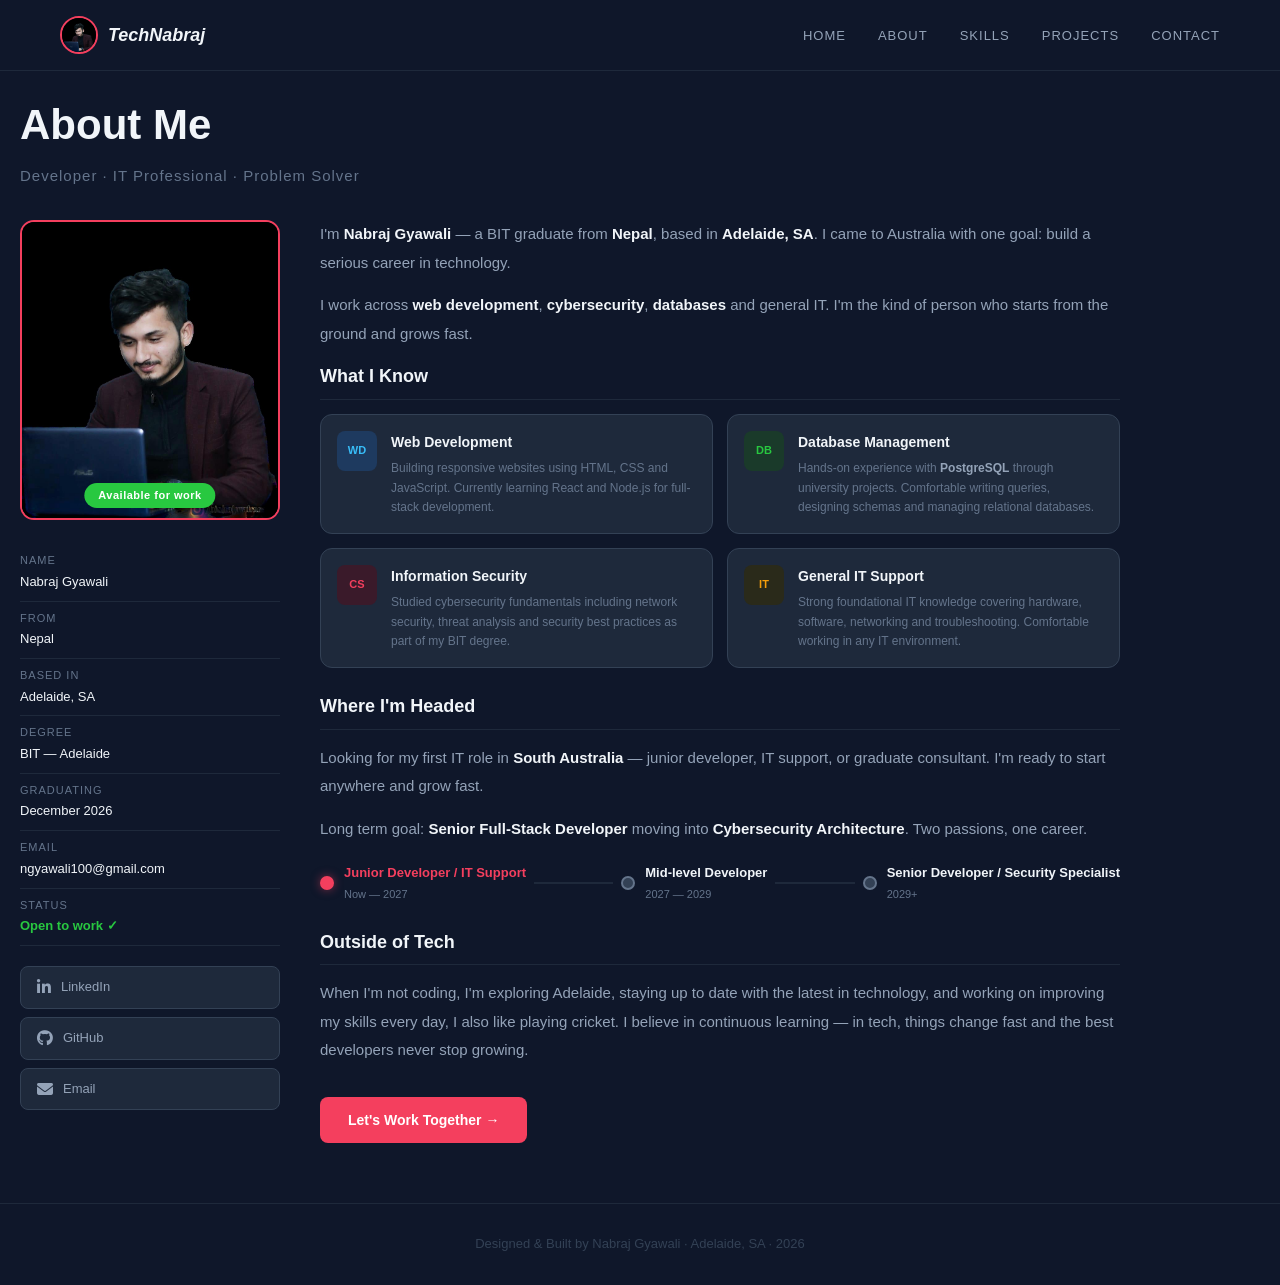
==== about.html @ e4f43ec1 "Separated .css firl" ====
<!DOCTYPE html>
<html lang="en">
<head>
  <meta charset="UTF-8" />
  <meta name="viewport" content="width=device-width, initial-scale=1.0"/>
  <title>About | TechNabraj</title>
  <link rel="stylesheet" href="https://cdnjs.cloudflare.com/ajax/libs/font-awesome/6.5.0/css/all.min.css" />
  <link rel="stylesheet" href="css/style.css" />
<link rel="stylesheet" href="css/about.css" />
</head>
<body>

  <nav class="navbar">
    <div class="nav-logo" onclick="openModal()" style="cursor:pointer;">
      <img src="images/profile.jpg" alt="Nabraj" class="nav-avatar" />
      <span>TechNabraj</span>
    </div>
    <ul class="nav-links">
      <li><a href="index.html">Home</a></li>
      <li><a href="about.html" class="active">About</a></li>
      <li><a href="skills.html">Skills</a></li>
      <li><a href="projects.html">Projects</a></li>
      <li><a href="contact.html">Contact</a></li>
    </ul>
  </nav>

  <!-- TERMINAL MODAL -->
  <div class="modal-overlay" id="modalOverlay" onclick="closeModal()">
    <div class="terminal-card" onclick="event.stopPropagation()">
      <div class="terminal-bar">
        <div class="terminal-dots">
          <span class="tdot red" onclick="closeModal()"></span>
          <span class="tdot yellow"></span>
          <span class="tdot green"></span>
        </div>
        <div class="terminal-title">nabraj@portfolio:~</div>
      </div>
      <div class="terminal-body" id="terminalBody">
        <div class="terminal-line" id="terminalOutput"></div>
        <span class="terminal-cursor">█</span>
      </div>
    </div>
  </div>

  <!-- ABOUT PAGE -->
  <section class="page-section">

    <div class="page-header">
      <h1 class="page-title">About Me</h1>
      <p class="page-subtitle">Developer · IT Professional · Problem Solver</p>
    </div>

    <div class="about-layout">

      <!-- LEFT — Photo + quick info -->
      <div class="about-left">
        <div class="about-image">
          <img src="images/profile.jpg" alt="Nabraj Gyawali" />
          <div class="about-image-tag">Available for work</div>
        </div>

        <div class="about-details">
          <div class="detail-row">
            <span class="detail-label">Name</span>
            <span class="detail-value">Nabraj Gyawali</span>
          </div>
          <div class="detail-row">
            <span class="detail-label">From</span>
            <span class="detail-value">Nepal</span>
          </div>
          <div class="detail-row">
            <span class="detail-label">Based in</span>
            <span class="detail-value">Adelaide, SA</span>
          </div>
          <div class="detail-row">
            <span class="detail-label">Degree</span>
            <span class="detail-value">BIT — Adelaide</span>
          </div>
          <div class="detail-row">
            <span class="detail-label">Graduating</span>
            <span class="detail-value">December 2026</span>
          </div>
          <div class="detail-row">
            <span class="detail-label">Email</span>
            <span class="detail-value">ngyawali100@gmail.com</span>
          </div>
          <div class="detail-row">
            <span class="detail-label">Status</span>
            <span class="detail-value available">Open to work ✓</span>
          </div>
        </div>

        <div class="about-socials">
  <a href="https://www.linkedin.com/in/nabraj-gyawali-4a3712289/" class="about-social-btn linkedin" target="_blank">
    <i class="fa-brands fa-linkedin-in"></i>
    <span>LinkedIn</span>
  </a>
  <a href="https://github.com/TechNabraj" class="about-social-btn github" target="_blank">
    <i class="fa-brands fa-github"></i>
    <span>GitHub</span>
  </a>
  <a href="mailto:ngyawali100@gmail.com" class="about-social-btn email" target="_blank">
    <i class="fa-solid fa-envelope"></i>
    <span>Email</span>
  </a>
</div>
</div>

      <!-- RIGHT — Full story -->
      <div class="about-content">

        <!-- Who I am -->
       <p class="about-text">
  I'm <strong>Nabraj Gyawali</strong> — a BIT graduate from <strong>Nepal</strong>,
  based in <strong>Adelaide, SA</strong>. I came to Australia with one goal:
  build a serious career in technology.
</p>
<p class="about-text">
  I work across <strong>web development</strong>, <strong>cybersecurity</strong>,
  <strong>databases</strong> and general IT. I'm the kind of person who starts
  from the ground and grows fast.
</p>

        <!-- What I know -->
        <div class="about-block">
          <h2 class="about-block-title">What I Know</h2>
          <div class="knowledge-grid">

            <div class="knowledge-card">
              <div class="knowledge-icon web">WD</div>
              <div>
                <h3>Web Development</h3>
                <p>Building responsive websites using HTML, CSS and JavaScript. Currently learning React and Node.js for full-stack development.</p>
              </div>
            </div>

            <div class="knowledge-card">
              <div class="knowledge-icon db">DB</div>
              <div>
                <h3>Database Management</h3>
                <p>Hands-on experience with <strong>PostgreSQL</strong> through university projects. Comfortable writing queries, designing schemas and managing relational databases.</p>
              </div>
            </div>

            <div class="knowledge-card">
              <div class="knowledge-icon sec">CS</div>
              <div>
                <h3>Information Security</h3>
                <p>Studied cybersecurity fundamentals including network security, threat analysis and security best practices as part of my BIT degree.</p>
              </div>
            </div>

            <div class="knowledge-card">
              <div class="knowledge-icon it">IT</div>
              <div>
                <h3>General IT Support</h3>
                <p>Strong foundational IT knowledge covering hardware, software, networking and troubleshooting. Comfortable working in any IT environment.</p>
              </div>
            </div>

          </div>
        </div>

        <!-- Career goal -->
       <div class="about-block">
  <h2 class="about-block-title">Where I'm Headed</h2>
  <p class="about-text">
    Looking for my first IT role in <strong>South Australia</strong> — junior developer,
    IT support, or graduate consultant. I'm ready to start anywhere and grow fast.
  </p>
  <p class="about-text">
    Long term goal: <strong>Senior Full-Stack Developer</strong> moving into
    <strong>Cybersecurity Architecture</strong>. Two passions, one career.
  </p>

  <div class="career-path">
    <div class="career-step active-step">
      <div class="step-dot"></div>
      <div class="step-info">
        <span class="step-title">Junior Developer / IT Support</span>
        <span class="step-time">Now — 2027</span>
      </div>
    </div>
    <div class="career-line"></div>
    <div class="career-step">
      <div class="step-dot"></div>
      <div class="step-info">
        <span class="step-title">Mid-level Developer</span>
        <span class="step-time">2027 — 2029</span>
      </div>
    </div>
    <div class="career-line"></div>
    <div class="career-step">
      <div class="step-dot"></div>
      <div class="step-info">
        <span class="step-title">Senior Developer / Security Specialist</span>
        <span class="step-time">2029+</span>
      </div>
    </div>
  </div>
</div>

        <!-- Outside tech -->
        <div class="about-block">
          <h2 class="about-block-title">Outside of Tech</h2>
          <p class="about-text">
            When I'm not coding, I'm exploring Adelaide, staying up to date with the
            latest in technology, and working on improving my skills every day, I also like playing cricket.
            I believe in continuous learning — in tech, things change fast and
            the best developers never stop growing.
          </p>
        </div>

        <a href="contact.html" class="cta-btn">Let's Work Together →</a>

      </div>
    </div>
  </section>

  <footer class="footer">
    <p>Designed & Built by Nabraj Gyawali · Adelaide, SA · 2026</p>
  </footer>

  <script src="js/main.js"></script>
</body>
</html>
---- css/style.css ----
/* ═══════════════════════════════════════════
   RESET
═══════════════════════════════════════════ */
* {
  margin: 0;
  padding: 0;
  box-sizing: border-box;
}

html {
  scroll-behavior: smooth;
}

body {
  font-family: 'Segoe UI', sans-serif;
  background-color: #0f172a;
  color: #f1f5f9;
  line-height: 1.6;
}

/* ═══════════════════════════════════════════
   NAVIGATION
═══════════════════════════════════════════ */
.navbar {
  display: flex;
  justify-content: space-between;
  align-items: center;
  padding: 16px 60px;
  background-color: #0f172a;
  border-bottom: 1px solid #1e293b;
  position: sticky;
  top: 0;
  z-index: 100;
}

.nav-logo {
  display: flex;
  align-items: center;
  gap: 10px;
  font-size: 18px;
  font-weight: 700;
  font-style: italic;
  color: #f1f5f9;
}

.nav-avatar {
  width: 38px;
  height: 38px;
  border-radius: 50%;
  object-fit: cover;
  border: 2px solid #f43f5e;
}

.nav-links {
  list-style: none;
  display: flex;
  gap: 32px;
}

.nav-links a {
  color: #94a3b8;
  text-decoration: none;
  font-size: 13px;
  text-transform: uppercase;
  letter-spacing: 1px;
  transition: color 0.2s;
}

.nav-links a:hover {
  color: #f43f5e;
}

.nav-links a.active {
  color: #f43f5e;
}

/* ═══════════════════════════════════════════
   HERO
═══════════════════════════════════════════ */
.hero {
  display: flex;
  align-items: center;
  justify-content: space-between;
  padding: 15px 60px 0 60px;
  min-height: 90vh;
  gap: 40px;
  overflow: hidden;
}

.hero-text {
  flex: 1;
  max-width: 580px;
  padding-left: 20px;
  margin-top: -40px;
}

.hero-welcome {
  font-size: 15px;
  letter-spacing: 4px;
  color: #64748b;
  text-transform: uppercase;
  margin-bottom: 18px;
}

.hero-text h1 {
  font-size: 44px;
  font-weight: 800;
  line-height: 1.1;
  margin-bottom: 10px;
  color: #f1f5f9;
  white-space: nowrap;
}

.highlight {
  color: #f43f5e;
}

.hero-role {
  font-size: 38px;
  font-weight: 700;
  color: #f1f5f9;
  margin-bottom: 22px;
}

.hero-desc {
  color: #94a3b8;
  font-size: 15px;
  line-height: 1.9;
  margin-bottom: 44px;
  max-width: 480px;
}

.hero-bottom {
  display: flex;
  gap: 60px;
  align-items: flex-start;
}

.block-label {
  font-size: 11px;
  letter-spacing: 2px;
  color: #64748b;
  text-transform: uppercase;
  margin-bottom: 12px;
}

.icon-row {
  display: flex;
  gap: 10px;
}

.icon-btn {
  width: 42px;
  height: 42px;
  background: #1e293b;
  border: 1px solid #334155;
  border-radius: 8px;
  display: flex;
  align-items: center;
  justify-content: center;
  color: #94a3b8;
  font-size: 14px;
  font-weight: 700;
  text-decoration: none;
  cursor: default;
  transition: all 0.2s;
}

a.icon-btn {
  cursor: pointer;
}

a.icon-btn:hover {
  border-color: #f43f5e;
  color: #f43f5e;
}

a.icon-btn:has(.fa-linkedin-in):hover {
  border-color: #0077b5;
  color: #0077b5;
}

a.icon-btn:has(.fa-github):hover {
  border-color: #f1f5f9;
  color: #f1f5f9;
}

a.icon-btn:has(.fa-envelope):hover {
  border-color: #f43f5e;
  color: #f43f5e;
}

.hero-image {
  flex-shrink: 0;
  background-color: #0f172a;
  line-height: 0;
}

.hero-image img {
  width: 420px;
  height: 540px;
  object-fit: cover;
  object-position: top center;
  border-radius: 0;
  display: block;
  mix-blend-mode: lighten;
  filter: brightness(0.9) contrast(1.1);
}

/* ═══════════════════════════════════════════
   SHARED SECTION STYLES
═══════════════════════════════════════════ */
section {
  padding: 40px 20px;
}

.section-label {
  font-family: monospace;
  font-size: 13px;
  color: #f43f5e;
  margin-bottom: 6px;
}

.section-title {
  font-size: 32px;
  font-weight: 700;
  margin-bottom: 24px;
  color: #f1f5f9;
}

.page-section {
  padding: 20px 20px 60px;
}

.page-header {
  margin-bottom: 32px;
}

.page-title {
  font-size: 42px;
  font-weight: 800;
  color: #f1f5f9;
}

.page-subtitle {
  color: #64748b;
  font-size: 15px;
  margin-top: 6px;
  letter-spacing: 1px;
}

/* ═══════════════════════════════════════════
   FOOTER
═══════════════════════════════════════════ */
.footer {
  text-align: center;
  padding: 30px 60px;
  border-top: 1px solid #1e293b;
  color: #334155;
  font-size: 13px;
}

/* ═══════════════════════════════════════════
   TERMINAL MODAL
═══════════════════════════════════════════ */
.modal-overlay {
  display: none;
  position: fixed;
  top: 0;
  left: 0;
  width: 100%;
  height: 100%;
  background: rgba(0, 0, 0, 0.75);
  backdrop-filter: blur(6px);
  z-index: 999;
  align-items: center;
  justify-content: center;
}

.modal-overlay.open {
  display: flex;
}

.terminal-card {
  width: 480px;
  background: #0d1117;
  border: 1px solid #30363d;
  border-radius: 12px;
  overflow: hidden;
  animation: popIn 0.3s ease;
  box-shadow: 0 0 60px rgba(244, 63, 94, 0.15);
}

@keyframes popIn {
  0%   { transform: scale(0.85) translateY(20px); opacity: 0; }
  100% { transform: scale(1)    translateY(0);    opacity: 1; }
}

.terminal-bar {
  background: #161b22;
  padding: 12px 16px;
  display: flex;
  align-items: center;
  gap: 12px;
  border-bottom: 1px solid #30363d;
}

.terminal-dots {
  display: flex;
  gap: 7px;
}

.tdot {
  width: 13px;
  height: 13px;
  border-radius: 50%;
  display: inline-block;
  cursor: pointer;
}

.tdot.red    { background: #ff5f57; }
.tdot.yellow { background: #febc2e; }
.tdot.green  { background: #28c840; }
.tdot.red:hover { background: #ff3b30; }

.terminal-title {
  flex: 1;
  text-align: center;
  font-family: monospace;
  font-size: 13px;
  color: #8b949e;
}

.terminal-body {
  padding: 24px;
  font-family: monospace;
  font-size: 14px;
  color: #e6edf3;
  min-height: 280px;
  line-height: 1;
}

.terminal-line {
  white-space: pre-wrap;
  line-height: 1.8;
}

.terminal-cursor {
  display: inline-block;
  color: #f43f5e;
  animation: cursorBlink 0.7s step-end infinite;
  font-size: 16px;
}

@keyframes cursorBlink {
  0%, 100% { opacity: 1; }
  50%       { opacity: 0; }
}

/* ═══════════════════════════════════════════
   SCROLL ANIMATIONS
═══════════════════════════════════════════ */
.hidden {
  opacity: 0;
  transform: translateY(30px);
  transition: opacity 0.6s ease, transform 0.6s ease;
}

.visible {
  opacity: 1;
  transform: translateY(0);
}

/* ═══════════════════════════════════════════
   MOBILE — SHARED + HERO
═══════════════════════════════════════════ */
@media (max-width: 768px) {

  .navbar {
    padding: 12px 20px;
    flex-wrap: wrap;
    gap: 10px;
  }

  .nav-links {
    gap: 14px;
  }

  .nav-links a {
    font-size: 11px;
  }

  .hero {
    flex-direction: column;
    padding: 30px 20px 40px;
    min-height: auto;
    text-align: center;
  }

  .hero-text {
    padding-left: 0;
    margin-top: 0;
    max-width: 100%;
    text-align: center;
  }

  .hero-text h1 {
    font-size: 32px;
    white-space: normal;
  }

  .hero-role {
    font-size: 24px;
  }

  .hero-welcome {
    font-size: 11px;
  }

  .hero-desc {
    font-size: 14px;
  }

  .hero-bottom {
    justify-content: center;
    gap: 30px;
  }

  .hero-image {
    order: -1;
    width: 100%;
    display: flex;
    justify-content: center;
  }

  .hero-image img {
    width: 220px;
    height: 280px;
    object-fit: cover;
    object-position: top center;
    border-radius: 0;
    mix-blend-mode: lighten;
  }

  .terminal-card {
    width: 90%;
    margin: 0 20px;
  }

  .terminal-body {
    font-size: 12px;
    padding: 16px;
  }

  .page-section {
    padding: 40px 20px 60px;
  }

  .page-title {
    font-size: 30px;
  }

  .section-title {
    font-size: 24px;
  }
}
---- css/about.css ----
/* ═══════════════════════════════════════════
   ABOUT PAGE
═══════════════════════════════════════════ */
.about-layout {
  display: flex;
  gap: 40px;
  align-items: flex-start;
  max-width: 1100px;
}

.about-left {
  flex-shrink: 0;
  width: 260px;
}

.about-image {
  position: relative;
  margin-bottom: 24px;
}

.about-image img {
  width: 100%;
  height: 300px;
  object-fit: cover;
  object-position: top center;
  border-radius: 14px;
  border: 2px solid #f43f5e;
  display: block;
}

.about-image-tag {
  position: absolute;
  bottom: 12px;
  left: 50%;
  transform: translateX(-50%);
  background: #28c840;
  color: #fff;
  font-size: 11px;
  font-weight: 600;
  padding: 4px 14px;
  border-radius: 20px;
  white-space: nowrap;
  letter-spacing: 0.5px;
}

.about-details {
  margin-bottom: 20px;
}

.detail-row {
  display: flex;
  flex-direction: column;
  gap: 2px;
  padding: 8px 0;
  border-bottom: 1px solid #1e293b;
  font-size: 13px;
}

.detail-label {
  color: #64748b;
  font-size: 11px;
  text-transform: uppercase;
  letter-spacing: 1px;
}

.detail-value {
  color: #f1f5f9;
  font-weight: 500;
}

.available {
  color: #28c840;
  font-weight: 600;
}

.about-socials {
  display: flex;
  flex-direction: column;
  gap: 8px;
}

.about-social-btn {
  display: flex;
  align-items: center;
  gap: 10px;
  padding: 10px 16px;
  border-radius: 8px;
  font-size: 13px;
  border: 1px solid #334155;
  text-decoration: none;
  transition: all 0.2s;
  color: #94a3b8 !important;
  background: #1e293b;
}

.about-social-btn i {
  font-size: 16px;
  color: #94a3b8;
}

.about-social-btn.linkedin:hover {
  border-color: #0077b5 !important;
  color: #0077b5 !important;
}

.about-social-btn.linkedin:hover i,
.about-social-btn.linkedin:hover span {
  color: #0077b5 !important;
}

.about-social-btn.github:hover {
  border-color: #f1f5f9 !important;
  color: #f1f5f9 !important;
}

.about-social-btn.github:hover i,
.about-social-btn.github:hover span {
  color: #f1f5f9 !important;
}

.about-social-btn.email:hover {
  border-color: #f43f5e !important;
  color: #f43f5e !important;
}

.about-social-btn.email:hover i,
.about-social-btn.email:hover span {
  color: #f43f5e !important;
}

.about-content {
  flex: 1;
}

.about-block {
  margin-bottom: 24px;
}

.about-block-title {
  font-size: 18px;
  font-weight: 700;
  color: #f1f5f9;
  margin-bottom: 14px;
  padding-bottom: 8px;
  border-bottom: 1px solid #1e293b;
}

.about-text {
  color: #94a3b8;
  font-size: 15px;
  line-height: 1.9;
  margin-bottom: 14px;
}

.about-text strong {
  color: #f1f5f9;
}

.about-name {
  font-size: 28px;
  font-weight: 700;
  margin-bottom: 6px;
  color: #f1f5f9;
}

.about-role {
  color: #f43f5e;
  font-size: 14px;
  margin-bottom: 24px;
  letter-spacing: 1px;
}

.cta-btn {
  display: inline-block;
  background: #f43f5e;
  color: #fff;
  padding: 12px 28px;
  border-radius: 8px;
  font-size: 14px;
  font-weight: 600;
  text-decoration: none;
  margin-top: 8px;
  transition: background 0.2s;
}

.cta-btn:hover {
  background: #e11d48;
}

/* KNOWLEDGE CARDS */
.knowledge-grid {
  display: grid;
  grid-template-columns: 1fr 1fr;
  gap: 14px;
}

.knowledge-card {
  background: #1e293b;
  border: 1px solid #334155;
  border-radius: 12px;
  padding: 16px;
  display: flex;
  gap: 14px;
  align-items: flex-start;
  transition: border-color 0.2s;
}

.knowledge-card:hover {
  border-color: #f43f5e;
}

.knowledge-icon {
  width: 40px;
  height: 40px;
  border-radius: 8px;
  display: flex;
  align-items: center;
  justify-content: center;
  font-size: 11px;
  font-weight: 700;
  flex-shrink: 0;
}

.knowledge-icon.web { background: #1e3a5f; color: #38bdf8; }
.knowledge-icon.db  { background: #1a3a2a; color: #28c840; }
.knowledge-icon.sec { background: #3a1a2a; color: #f43f5e; }
.knowledge-icon.it  { background: #2a2a1a; color: #f59e0b; }

.knowledge-card h3 {
  font-size: 14px;
  font-weight: 600;
  color: #f1f5f9;
  margin-bottom: 6px;
}

.knowledge-card p {
  font-size: 12px;
  color: #64748b;
  line-height: 1.6;
}

.knowledge-card p strong {
  color: #94a3b8;
}

/* CAREER PATH */
.career-path {
  margin-top: 20px;
  display: flex;
  align-items: center;
  gap: 0;
  flex-wrap: wrap;
}

.career-step {
  display: flex;
  align-items: center;
  gap: 10px;
}

.step-dot {
  width: 14px;
  height: 14px;
  border-radius: 50%;
  background: #334155;
  border: 2px solid #64748b;
  flex-shrink: 0;
}

.active-step .step-dot {
  background: #f43f5e;
  border-color: #f43f5e;
  box-shadow: 0 0 10px rgba(244, 63, 94, 0.5);
}

.step-info {
  display: flex;
  flex-direction: column;
  gap: 2px;
}

.step-title {
  font-size: 13px;
  font-weight: 600;
  color: #f1f5f9;
}

.active-step .step-title {
  color: #f43f5e;
}

.step-time {
  font-size: 11px;
  color: #64748b;
}

.career-line {
  flex: 1;
  height: 2px;
  background: #1e293b;
  min-width: 20px;
  margin: 0 8px;
}

/* ABOUT MOBILE */
@media (max-width: 768px) {

  .about-layout {
    flex-direction: column;
    gap: 30px;
  }

  .about-left {
    width: 100%;
  }

  .about-image img {
    height: 240px;
  }

  .about-content {
    text-align: center;
  }

  .detail-row {
    flex-direction: column;
    gap: 4px;
  }

  .knowledge-grid {
    grid-template-columns: 1fr;
  }

  .career-path {
    flex-direction: column;
    align-items: flex-start;
    gap: 12px;
  }

  .career-line {
    width: 2px;
    height: 20px;
    min-width: unset;
    margin: 0 6px;
  }
}
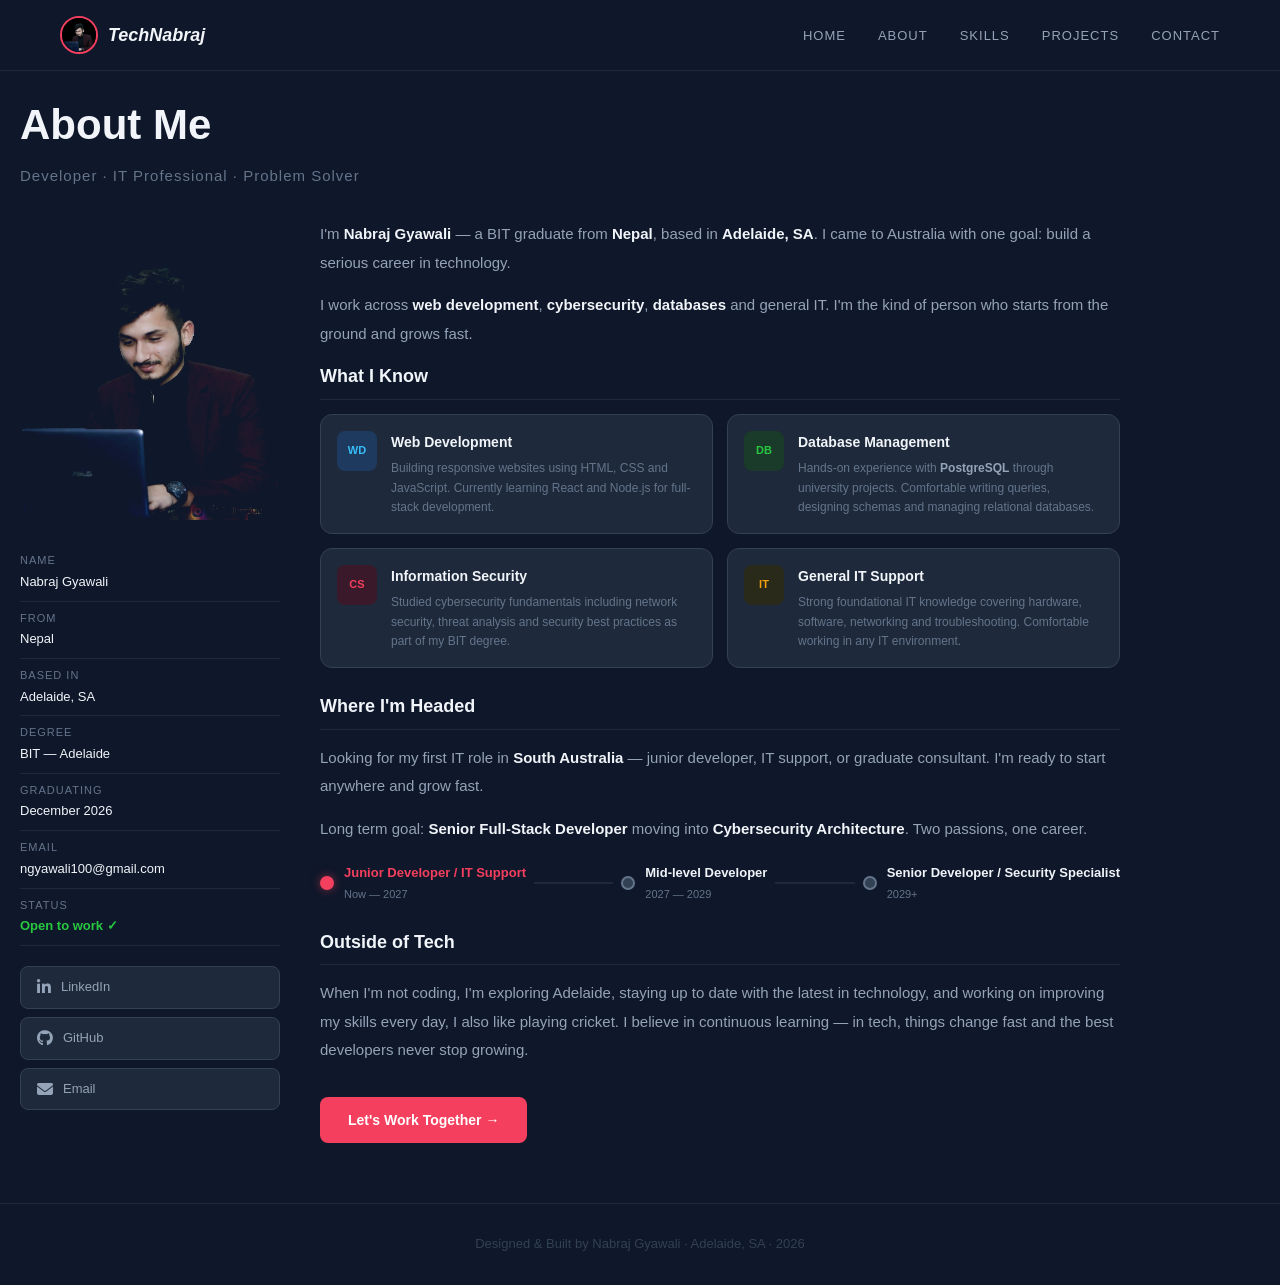
==== commit 8d90e007: "Mobile nav bar fix and swipe nav added" ====
--- a/about.html
+++ b/about.html
@@ -56,7 +56,6 @@
       <div class="about-left">
         <div class="about-image">
           <img src="images/profile.jpg" alt="Nabraj Gyawali" />
-          <div class="about-image-tag">Available for work</div>
         </div>
 
         <div class="about-details">
--- a/css/style.css
+++ b/css/style.css
@@ -377,18 +377,28 @@
 @media (max-width: 768px) {
 
   .navbar {
-    padding: 12px 20px;
-    flex-wrap: wrap;
-    gap: 10px;
-  }
-
-  .nav-links {
-    gap: 14px;
-  }
-
-  .nav-links a {
-    font-size: 11px;
-  }
+  padding: 10px 16px;
+  flex-direction: column;
+  align-items: flex-start;
+  gap: 8px;
+}
+
+.nav-logo {
+  font-size: 15px;
+}
+
+.nav-links {
+  gap: 10px;
+  flex-wrap: nowrap;
+  overflow-x: auto;
+  width: 100%;
+  padding-bottom: 4px;
+}
+
+.nav-links a {
+  font-size: 10px;
+  white-space: nowrap;
+}
 
   .hero {
     flex-direction: column;
--- a/css/about.css
+++ b/css/about.css
@@ -16,6 +16,8 @@
 .about-image {
   position: relative;
   margin-bottom: 24px;
+  background-color: #0f172a;
+  line-height: 0;
 }
 
 .about-image img {
@@ -23,9 +25,11 @@
   height: 300px;
   object-fit: cover;
   object-position: top center;
-  border-radius: 14px;
-  border: 2px solid #f43f5e;
+  border-radius: 0;
+  border: none;
   display: block;
+  mix-blend-mode: lighten;
+  filter: brightness(0.9) contrast(1.1);
 }
 
 .about-image-tag {
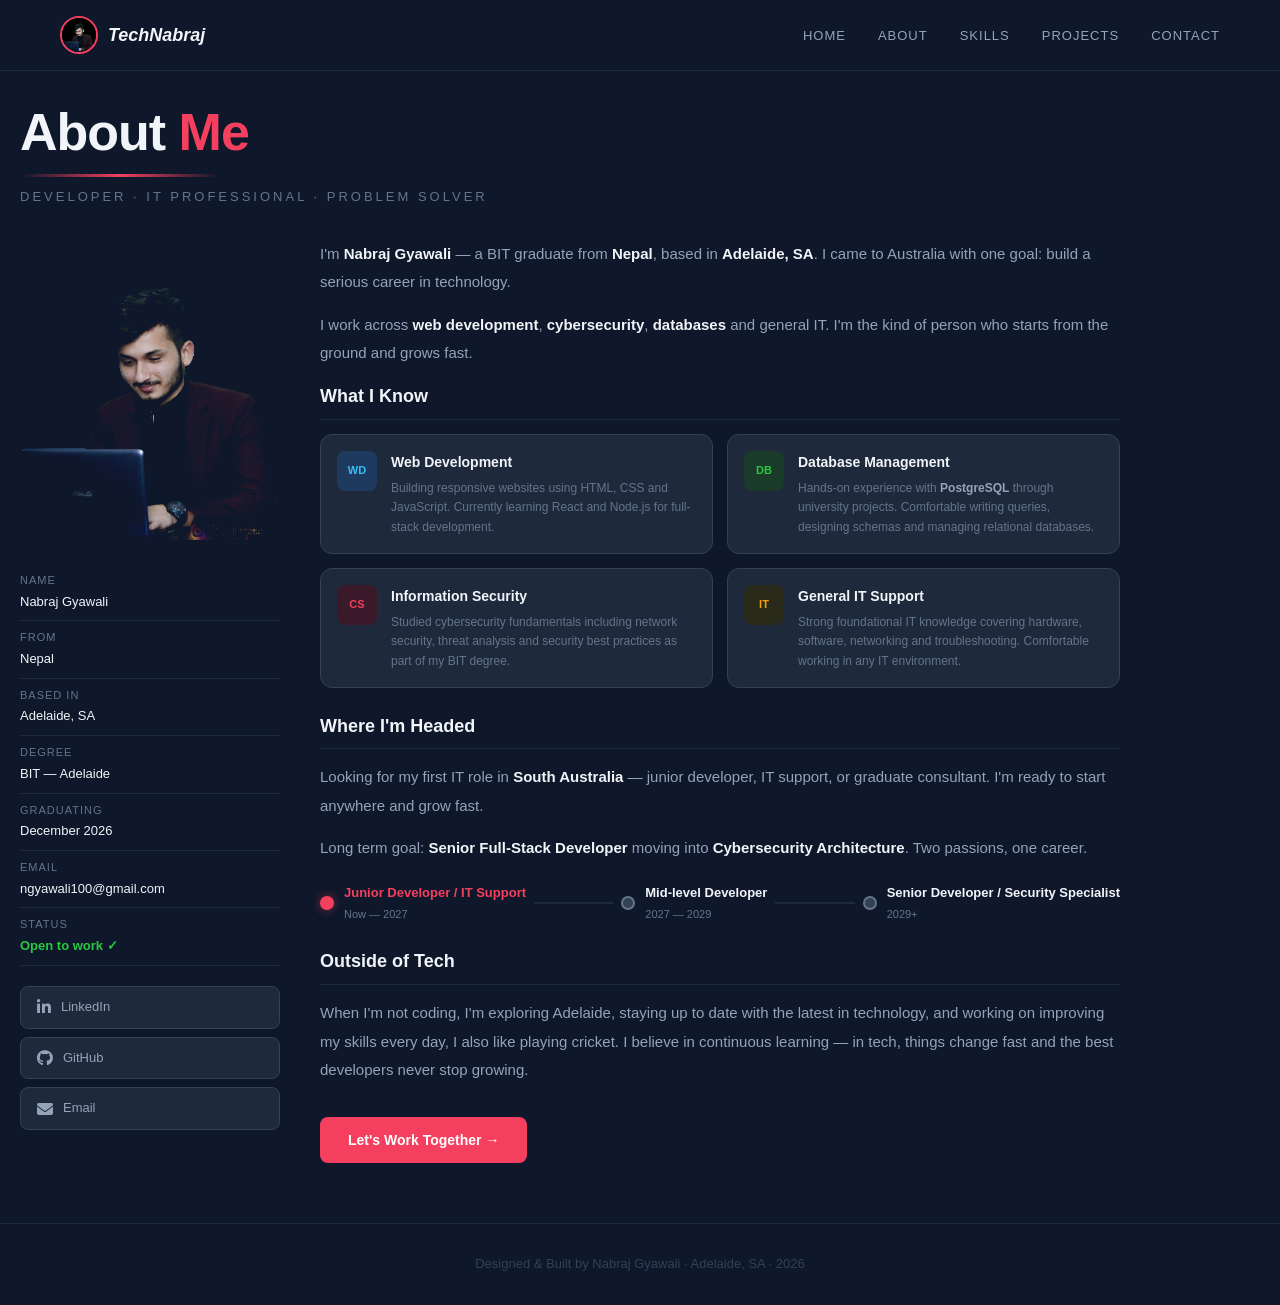
==== commit 393d9236: "Skills Page edited" ====
--- a/about.html
+++ b/about.html
@@ -46,9 +46,10 @@
   <section class="page-section">
 
     <div class="page-header">
-      <h1 class="page-title">About Me</h1>
-      <p class="page-subtitle">Developer · IT Professional · Problem Solver</p>
-    </div>
+  <h1 class="page-title">About <span class="about-highlight">Me</span></h1>
+  <div class="about-underline"></div>
+  <p class="page-subtitle">Developer · IT Professional · Problem Solver</p>
+</div>
 
     <div class="about-layout">
 
--- a/css/style.css
+++ b/css/style.css
@@ -360,13 +360,13 @@
 /* ═══════════════════════════════════════════
    SCROLL ANIMATIONS
 ═══════════════════════════════════════════ */
-.hidden {
+section.hidden {
   opacity: 0;
   transform: translateY(30px);
   transition: opacity 0.6s ease, transform 0.6s ease;
 }
 
-.visible {
+section.visible {
   opacity: 1;
   transform: translateY(0);
 }
@@ -388,7 +388,7 @@
 }
 
 .nav-links {
-  gap: 10px;
+  gap: 11px;
   flex-wrap: nowrap;
   overflow-x: auto;
   width: 100%;
@@ -396,7 +396,7 @@
 }
 
 .nav-links a {
-  font-size: 10px;
+  font-size: 12px;
   white-space: nowrap;
 }
 
@@ -473,4 +473,19 @@
   .section-title {
     font-size: 24px;
   }
+}
+/* ═══════════════════════════════════════════
+   HERO ANIMATIONS
+═══════════════════════════════════════════ */
+.highlight {
+  display: inline-block;
+  animation: glitchIn 1s ease 0.3s both;
+}
+
+@keyframes glitchIn {
+  0%   { opacity: 0; transform: skewX(20deg) translateX(-30px); filter: blur(8px); color: #fff; }
+  30%  { opacity: 1; transform: skewX(-10deg) translateX(8px);  filter: blur(2px); color: #fff; }
+  50%  { transform: skewX(5deg)  translateX(-4px); filter: blur(0); color: #f43f5e; }
+  70%  { transform: skewX(-2deg) translateX(2px); }
+  100% { transform: skewX(0deg)  translateX(0);   color: #f43f5e; }
 }
--- a/css/about.css
+++ b/css/about.css
@@ -347,4 +347,55 @@
     min-width: unset;
     margin: 0 6px;
   }
+}
+/* ═══════════════════════════════════════════
+   ANIMATED HEADING
+═══════════════════════════════════════════ */
+.page-title {
+  font-size: 52px;
+  font-weight: 800;
+  color: #f1f5f9;
+  letter-spacing: -1px;
+  animation: fadeSlideDown 0.7s ease both;
+}
+
+.page-subtitle {
+  font-size: 13px;
+  color: #64748b;
+  letter-spacing: 3px;
+  text-transform: uppercase;
+  animation: fadeSlideDown 0.7s ease 0.3s both;
+}
+
+.section-label {
+  animation: fadeSlideDown 0.7s ease 0.1s both;
+}
+
+.about-underline {
+  height: 3px;
+  background: linear-gradient(90deg, transparent, #f43f5e, transparent);
+  border-radius: 2px;
+  animation: expandLine 0.6s ease 0.4s both;
+  transform-origin: center;
+  margin-bottom: 10px;
+  max-width: 200px;
+}
+
+@keyframes fadeSlideDown {
+  0%   { opacity: 0; transform: translateY(-20px); }
+  100% { opacity: 1; transform: translateY(0); }
+}
+
+@keyframes expandLine {
+  0%   { transform: scaleX(0); opacity: 0; }
+  100% { transform: scaleX(1); opacity: 1; }
+}
+.about-highlight {
+  color: #f1f5f9;
+  animation: colorPop 0.5s ease 0.7s both;
+}
+
+@keyframes colorPop {
+  0%   { color: #f1f5f9; }
+  100% { color: #f43f5e; }
 }
